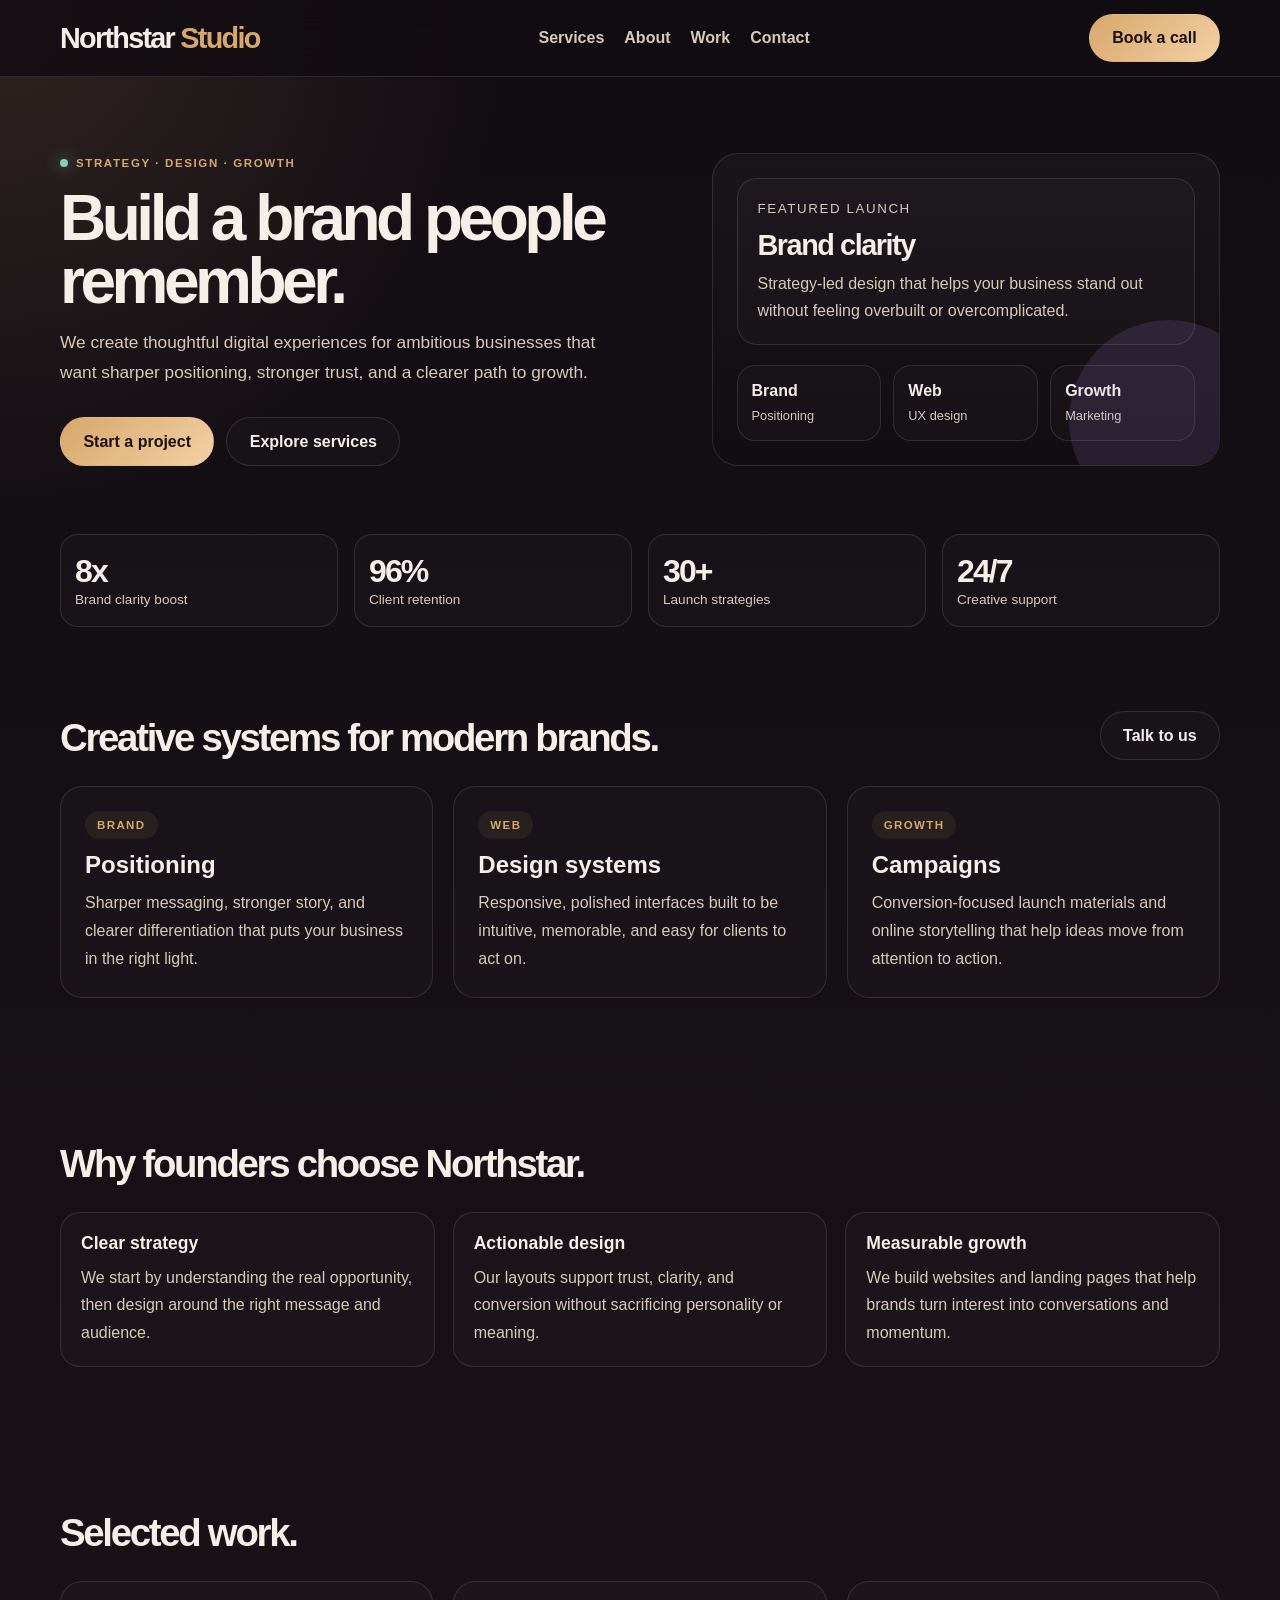
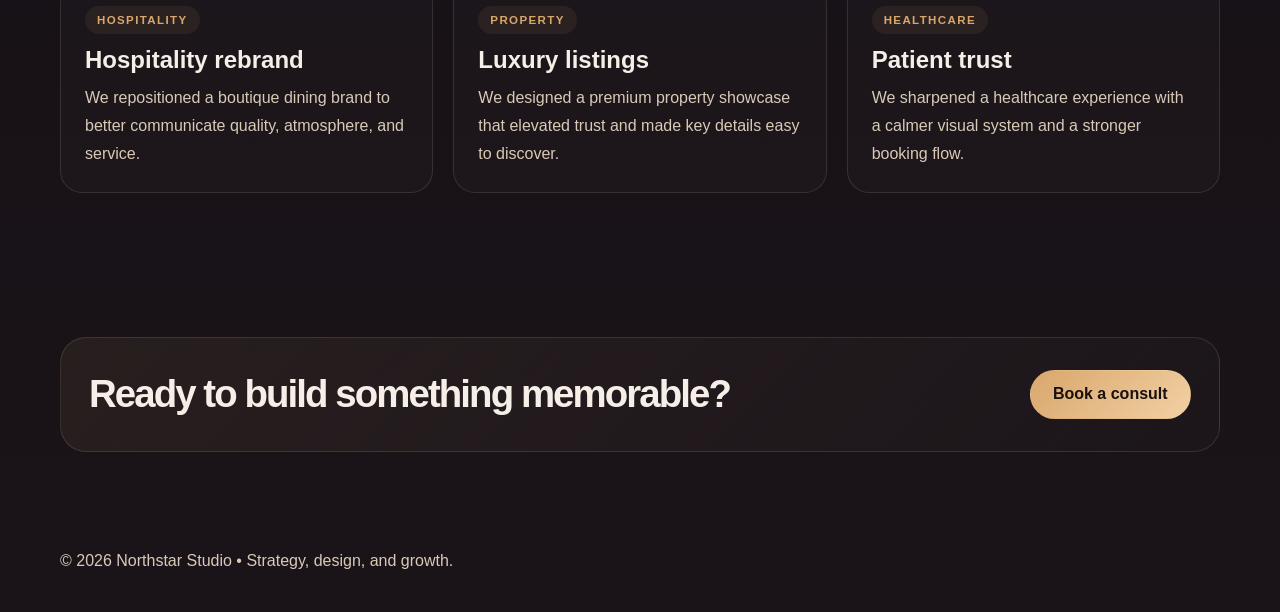
==== mockups/agency/index.html @ 78915c91 "Make the portfolio darker and cozier, add more mockup website entries, and harden the site scripts a" ====
<!DOCTYPE html>
<html lang="en">
  <head>
    <meta charset="UTF-8" />
    <meta name="viewport" content="width=device-width, initial-scale=1.0" />
    <title>Northstar Studio | Creative Agency Mockup</title>
    <style>
      :root {
        --bg: #120d13;
        --bg-strong: #1a1419;
        --panel: rgba(31, 24, 28, 0.9);
        --panel-soft: #221b20;
        --text: #f5efe8;
        --muted: #d9cab8;
        --line: rgba(255, 226, 197, 0.12);
        --accent: #d8a76c;
        --accent-2: #b999ff;
        --accent-3: #88cdb8;
        --shadow: rgba(0,0,0,0.28);
      }
      * { box-sizing: border-box; }
      body {
        margin: 0;
        font-family: Arial, sans-serif;
        color: var(--text);
        background:
          radial-gradient(circle at top left, rgba(216, 167, 108, 0.15), transparent 20%),
          linear-gradient(180deg, var(--bg) 0%, var(--bg-strong) 100%);
      }
      html { scroll-behavior: smooth; }
      a { color: inherit; text-decoration: none; }
      .container { width: min(1160px, calc(100% - 40px)); margin: 0 auto; }
      .topbar {
        position: sticky;
        top: 0;
        z-index: 20;
        background: rgba(18, 13, 19, 0.82);
        border-bottom: 1px solid var(--line);
        backdrop-filter: blur(16px);
      }
      .topbar-inner {
        min-height: 76px;
        display: flex;
        align-items: center;
        justify-content: space-between;
        gap: 18px;
      }
      .brand {
        font-size: 1.8rem;
        font-weight: 900;
        letter-spacing: -0.06em;
      }
      .brand span { color: var(--accent); }
      .nav {
        display: flex;
        align-items: center;
        gap: 20px;
        color: var(--muted);
        font-weight: 700;
      }
      .nav a:hover { color: var(--text); }
      .btn {
        display: inline-flex;
        align-items: center;
        justify-content: center;
        gap: 8px;
        padding: 0.9rem 1.4rem;
        border-radius: 999px;
        border: 1px solid transparent;
        font-weight: 800;
        transition: transform 0.2s ease;
      }
      .btn:hover { transform: translateY(-2px); }
      .btn.primary {
        background: linear-gradient(135deg, var(--accent) 0%, #f2d0a4 100%);
        color: #1b100d;
      }
      .btn.secondary {
        background: rgba(255,255,255,0.02);
        border-color: var(--line);
        color: var(--text);
      }
      .hero {
        padding: 76px 0 50px;
      }
      .hero-grid {
        display: grid;
        grid-template-columns: 1.1fr 0.9fr;
        gap: 30px;
        align-items: center;
      }
      .eyebrow {
        display: inline-flex;
        align-items: center;
        gap: 8px;
        margin-bottom: 18px;
        font-size: 0.72rem;
        letter-spacing: 0.14em;
        text-transform: uppercase;
        color: var(--accent);
        font-weight: 800;
      }
      .eyebrow::before {
        content: "";
        width: 8px;
        height: 8px;
        border-radius: 50%;
        background: var(--accent-3);
        box-shadow: 0 0 16px rgba(136, 205, 184, 0.8);
      }
      h1 {
        margin: 0 0 14px;
        font-size: clamp(2.8rem, 5vw, 5.2rem);
        line-height: 0.98;
        letter-spacing: -0.07em;
      }
      .lead {
        margin: 0;
        max-width: 560px;
        color: var(--muted);
        font-size: 1.08rem;
        line-height: 1.75;
      }
      .cta-row {
        display: flex;
        flex-wrap: wrap;
        gap: 12px;
        margin-top: 30px;
      }
      .hero-card {
        position: relative;
        overflow: hidden;
        padding: 24px;
        border: 1px solid var(--line);
        border-radius: 26px;
        background: linear-gradient(180deg, rgba(28,22,27,0.9), rgba(18,13,19,0.9));
        box-shadow: var(--shadow);
      }
      .hero-card::before {
        content: "";
        position: absolute;
        inset: auto -50px -55px auto;
        width: 200px;
        height: 200px;
        border-radius: 50%;
        background: rgba(185,153,255,0.12);
      }
      .mini-panel {
        border: 1px solid var(--line);
        border-radius: 20px;
        padding: 20px;
        background: rgba(255,255,255,0.02);
      }
      .mini-panel small {
        color: var(--muted);
        letter-spacing: 0.12em;
        text-transform: uppercase;
      }
      .mini-panel h3 {
        margin: 12px 0 8px;
        font-size: 1.8rem;
        letter-spacing: -0.05em;
      }
      .mini-panel p {
        margin: 0;
        color: var(--muted);
        line-height: 1.7;
      }
      .service-stack {
        margin-top: 20px;
        display: grid;
        grid-template-columns: repeat(3, 1fr);
        gap: 12px;
      }
      .service-item {
        border: 1px solid var(--line);
        border-radius: 18px;
        padding: 16px 14px;
        background: rgba(255,255,255,0.02);
      }
      .service-item strong {
        display: block;
        margin-bottom: 6px;
      }
      .service-item span {
        color: var(--muted);
        font-size: 0.8rem;
      }
      .stats { display: grid; grid-template-columns: repeat(4,1fr); gap: 16px; padding: 18px 0 12px; }
      .stat { border: 1px solid var(--line); border-radius: 18px; background: rgba(255,255,255,0.02); padding: 18px 14px; }
      .stat strong { display: block; font-size: 2rem; letter-spacing: -0.06em; }
      .stat span { color: var(--muted); font-size: 0.85rem; }
      .section { padding: 72px 0; }
      .section-head { display: flex; align-items: end; justify-content: space-between; gap: 18px; margin-bottom: 26px; }
      .section-head h2 { margin: 0; font-size: clamp(2rem, 3vw, 3.2rem); letter-spacing: -0.06em; }
      .cards { display: grid; grid-template-columns: repeat(3,1fr); gap: 20px; }
      .card { border: 1px solid var(--line); border-radius: 22px; padding: 24px; background: rgba(255,255,255,0.02); }
      .chip { display: inline-block; font-size: 0.72rem; text-transform: uppercase; letter-spacing: 0.12em; font-weight: 800; padding: 0.5rem 0.75rem; border-radius: 999px; margin-bottom: 12px; color: var(--accent); background: rgba(216,167,108,0.08); }
      .card h3 { margin: 0 0 10px; font-size: 1.5rem; }
      .card p { margin: 0; color: var(--muted); line-height: 1.75; }
      .feature-grid { display: grid; grid-template-columns: repeat(3,1fr); gap: 18px; }
      .feature { border: 1px solid var(--line); border-radius: 20px; padding: 20px; background: rgba(255,255,255,0.02); }
      .feature h4 { margin: 0 0 10px; font-size: 1.1rem; }
      .feature p { margin: 0; color: var(--muted); line-height: 1.7; }
      .cta-box { display: flex; justify-content: space-between; align-items: center; gap: 18px; padding: 32px 28px; border: 1px solid var(--line); border-radius: 26px; background: linear-gradient(135deg, rgba(216,167,108,0.08), rgba(28,22,27,0.96)); }
      .cta-box h3 { margin: 0; font-size: clamp(1.8rem, 3vw, 2.8rem); letter-spacing: -0.05em; }
      footer { padding: 28px 0 42px; color: var(--muted); }
      @media (max-width: 820px) {
        .hero-grid, .cards, .feature-grid, .stats, .service-stack { grid-template-columns: 1fr; }
        .topbar-inner, .section-head, .cta-box { flex-direction: column; align-items: flex-start; }
      }
    </style>
  </head>
  <body>
    <header class="topbar">
      <div class="container topbar-inner">
        <div class="brand">Northstar <span>Studio</span></div>
        <nav class="nav" aria-label="Main navigation">
          <a href="#services">Services</a>
          <a href="#about">About</a>
          <a href="#work">Work</a>
          <a href="#contact">Contact</a>
        </nav>
        <a href="#contact" class="btn primary">Book a call</a>
      </div>
    </header>

    <main>
      <section class="hero">
        <div class="container hero-grid">
          <div>
            <div class="eyebrow">Strategy · design · growth</div>
            <h1>Build a brand people remember.</h1>
            <p class="lead">We create thoughtful digital experiences for ambitious businesses that want sharper positioning, stronger trust, and a clearer path to growth.</p>
            <div class="cta-row">
              <a href="#contact" class="btn primary">Start a project</a>
              <a href="#services" class="btn secondary">Explore services</a>
            </div>
          </div>
          <div class="hero-card">
            <div class="mini-panel">
              <small>Featured launch</small>
              <h3>Brand clarity</h3>
              <p>Strategy-led design that helps your business stand out without feeling overbuilt or overcomplicated.</p>
            </div>
            <div class="service-stack">
              <div class="service-item"><strong>Brand</strong><span>Positioning</span></div>
              <div class="service-item"><strong>Web</strong><span>UX design</span></div>
              <div class="service-item"><strong>Growth</strong><span>Marketing</span></div>
            </div>
          </div>
        </div>
      </section>

      <div class="container stats">
        <div class="stat"><strong>8x</strong><span>Brand clarity boost</span></div>
        <div class="stat"><strong>96%</strong><span>Client retention</span></div>
        <div class="stat"><strong>30+</strong><span>Launch strategies</span></div>
        <div class="stat"><strong>24/7</strong><span>Creative support</span></div>
      </div>

      <section class="section" id="services">
        <div class="container">
          <div class="section-head">
            <h2>Creative systems for modern brands.</h2>
            <a href="#contact" class="btn secondary">Talk to us</a>
          </div>
          <div class="cards">
            <article class="card">
              <span class="chip">Brand</span>
              <h3>Positioning</h3>
              <p>Sharper messaging, stronger story, and clearer differentiation that puts your business in the right light.</p>
            </article>
            <article class="card">
              <span class="chip">Web</span>
              <h3>Design systems</h3>
              <p>Responsive, polished interfaces built to be intuitive, memorable, and easy for clients to act on.</p>
            </article>
            <article class="card">
              <span class="chip">Growth</span>
              <h3>Campaigns</h3>
              <p>Conversion-focused launch materials and online storytelling that help ideas move from attention to action.</p>
            </article>
          </div>
        </div>
      </section>

      <section class="section" id="about">
        <div class="container">
          <div class="section-head">
            <h2>Why founders choose Northstar.</h2>
          </div>
          <div class="feature-grid">
            <div class="feature">
              <h4>Clear strategy</h4>
              <p>We start by understanding the real opportunity, then design around the right message and audience.</p>
            </div>
            <div class="feature">
              <h4>Actionable design</h4>
              <p>Our layouts support trust, clarity, and conversion without sacrificing personality or meaning.</p>
            </div>
            <div class="feature">
              <h4>Measurable growth</h4>
              <p>We build websites and landing pages that help brands turn interest into conversations and momentum.</p>
            </div>
          </div>
        </div>
      </section>

      <section class="section" id="work">
        <div class="container">
          <div class="section-head">
            <h2>Selected work.</h2>
          </div>
          <div class="cards">
            <article class="card">
              <span class="chip">Hospitality</span>
              <h3>Hospitality rebrand</h3>
              <p>We repositioned a boutique dining brand to better communicate quality, atmosphere, and service.</p>
            </article>
            <article class="card">
              <span class="chip">Property</span>
              <h3>Luxury listings</h3>
              <p>We designed a premium property showcase that elevated trust and made key details easy to discover.</p>
            </article>
            <article class="card">
              <span class="chip">Healthcare</span>
              <h3>Patient trust</h3>
              <p>We sharpened a healthcare experience with a calmer visual system and a stronger booking flow.</p>
            </article>
          </div>
        </div>
      </section>

      <section class="section" id="contact">
        <div class="container">
          <div class="cta-box">
            <h3>Ready to build something memorable?</h3>
            <a href="mailto:hello@northstarstudio.example" class="btn primary">Book a consult</a>
          </div>
        </div>
      </section>
    </main>

    <footer>
      <div class="container">© 2026 Northstar Studio • Strategy, design, and growth.</div>
    </footer>
  </body>
</html>
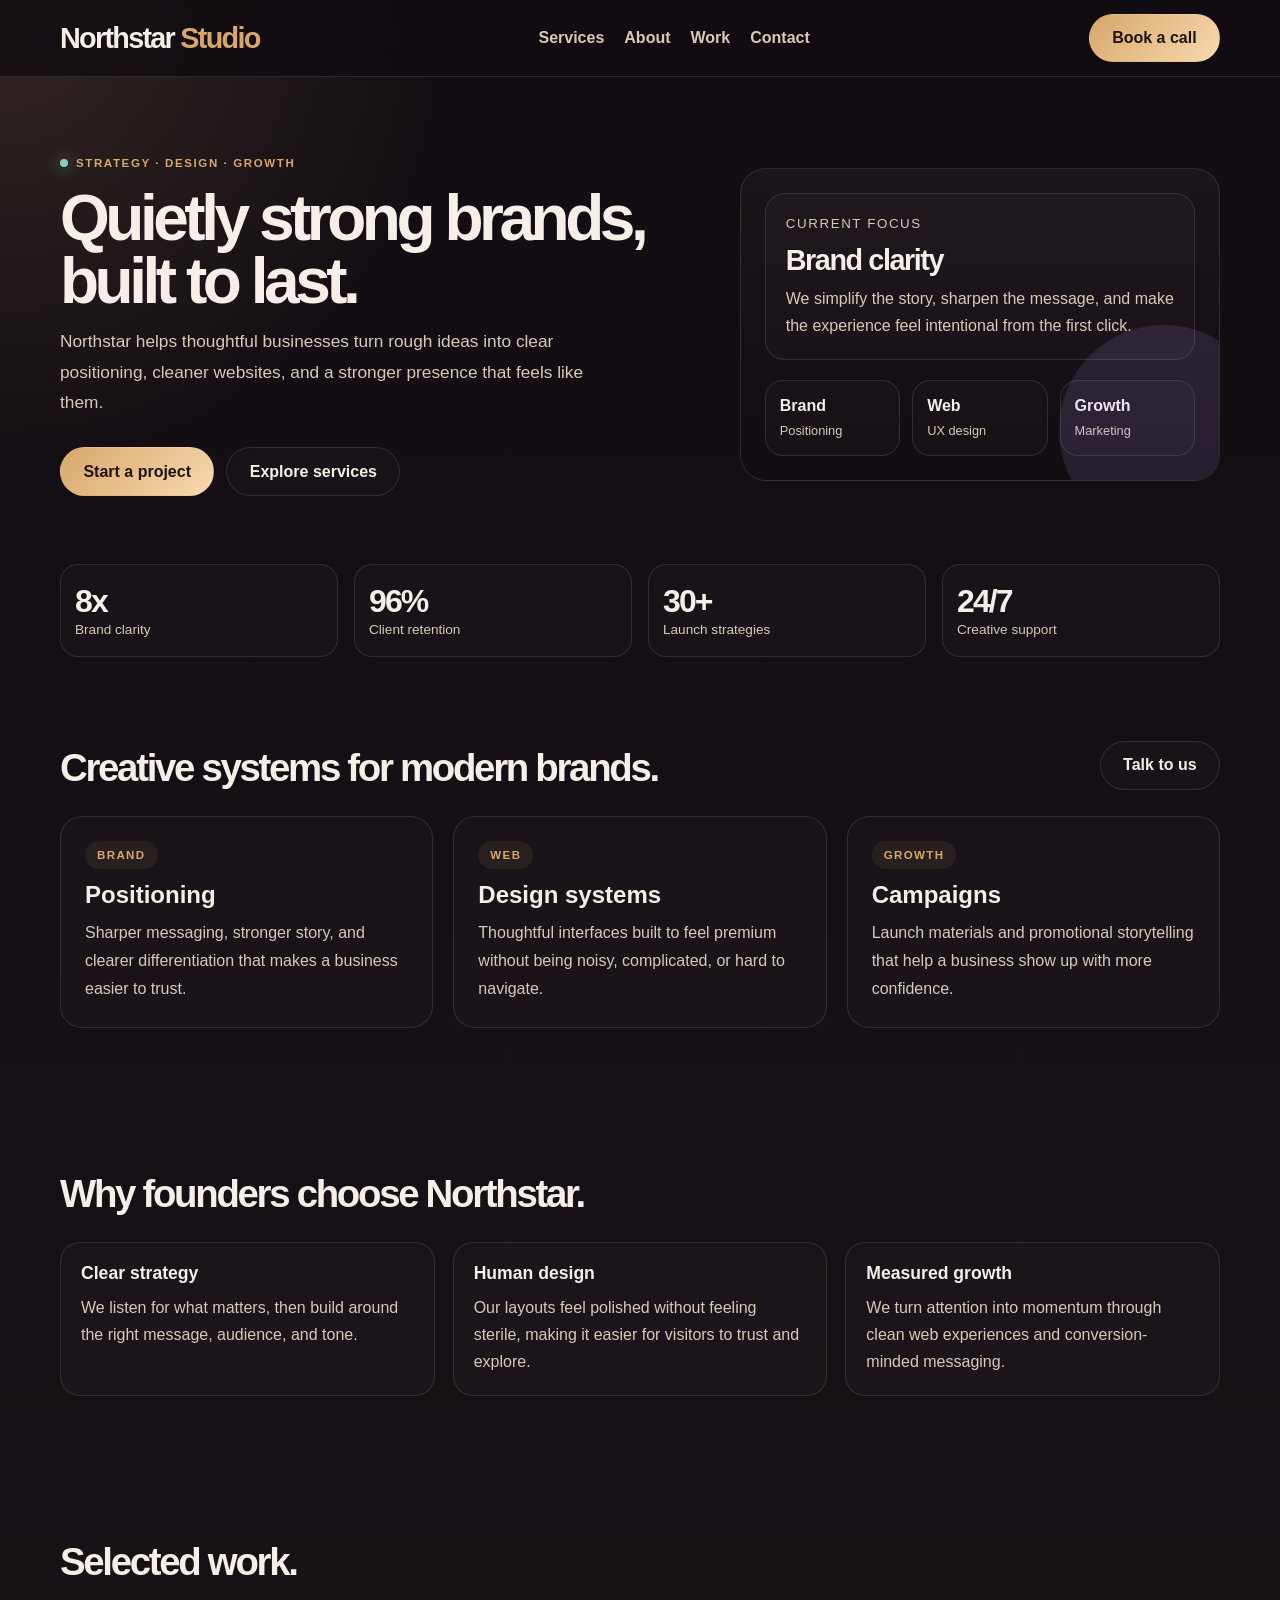
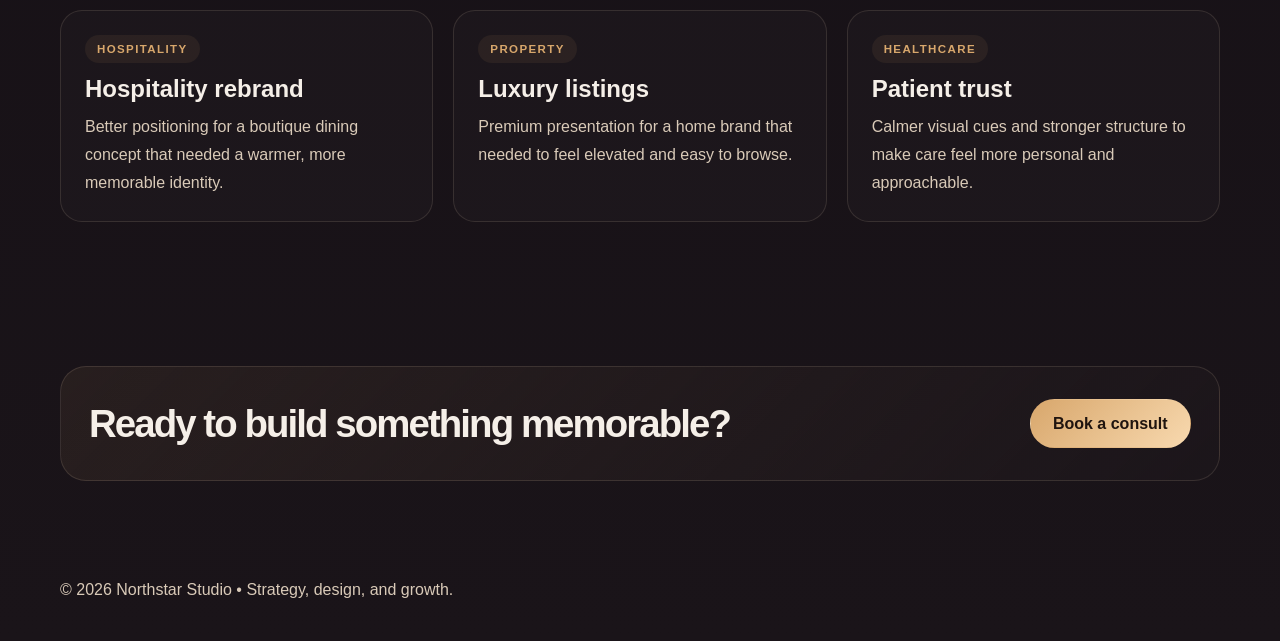
==== commit bef95dfb: "Remove the duplicated Greenlane entry and make the extra mockup pages feel more custom and less gene" ====
--- a/mockups/agency/index.html
+++ b/mockups/agency/index.html
@@ -24,7 +24,7 @@
         font-family: Arial, sans-serif;
         color: var(--text);
         background:
-          radial-gradient(circle at top left, rgba(216, 167, 108, 0.15), transparent 20%),
+          radial-gradient(circle at top left, rgba(216, 167, 108, 0.16), transparent 18%),
           linear-gradient(180deg, var(--bg) 0%, var(--bg-strong) 100%);
       }
       html { scroll-behavior: smooth; }
@@ -38,154 +38,45 @@
         border-bottom: 1px solid var(--line);
         backdrop-filter: blur(16px);
       }
-      .topbar-inner {
-        min-height: 76px;
-        display: flex;
-        align-items: center;
-        justify-content: space-between;
-        gap: 18px;
-      }
-      .brand {
-        font-size: 1.8rem;
-        font-weight: 900;
-        letter-spacing: -0.06em;
-      }
+      .topbar-inner { min-height: 76px; display: flex; align-items: center; justify-content: space-between; gap: 18px; }
+      .brand { font-size: 1.8rem; font-weight: 900; letter-spacing: -0.06em; }
       .brand span { color: var(--accent); }
-      .nav {
-        display: flex;
-        align-items: center;
-        gap: 20px;
-        color: var(--muted);
-        font-weight: 700;
-      }
+      .nav { display: flex; align-items: center; gap: 20px; color: var(--muted); font-weight: 700; }
       .nav a:hover { color: var(--text); }
       .btn {
-        display: inline-flex;
-        align-items: center;
-        justify-content: center;
-        gap: 8px;
-        padding: 0.9rem 1.4rem;
-        border-radius: 999px;
-        border: 1px solid transparent;
-        font-weight: 800;
-        transition: transform 0.2s ease;
+        display: inline-flex; align-items: center; justify-content: center; gap: 8px;
+        padding: 0.9rem 1.4rem; border-radius: 999px; border: 1px solid transparent; font-weight: 800; transition: transform 0.2s ease;
       }
       .btn:hover { transform: translateY(-2px); }
-      .btn.primary {
-        background: linear-gradient(135deg, var(--accent) 0%, #f2d0a4 100%);
-        color: #1b100d;
-      }
-      .btn.secondary {
-        background: rgba(255,255,255,0.02);
-        border-color: var(--line);
-        color: var(--text);
-      }
-      .hero {
-        padding: 76px 0 50px;
-      }
-      .hero-grid {
-        display: grid;
-        grid-template-columns: 1.1fr 0.9fr;
-        gap: 30px;
-        align-items: center;
-      }
+      .btn.primary { background: linear-gradient(135deg, var(--accent) 0%, #f8d9af 100%); color: #1f140f; }
+      .btn.secondary { background: rgba(255,255,255,0.02); border-color: var(--line); color: var(--text); }
+      .hero { padding: 76px 0 50px; }
+      .hero-grid { display: grid; grid-template-columns: 1.15fr 0.85fr; gap: 30px; align-items: center; }
       .eyebrow {
-        display: inline-flex;
-        align-items: center;
-        gap: 8px;
-        margin-bottom: 18px;
-        font-size: 0.72rem;
-        letter-spacing: 0.14em;
-        text-transform: uppercase;
-        color: var(--accent);
-        font-weight: 800;
+        display: inline-flex; align-items: center; gap: 8px; margin-bottom: 18px;
+        font-size: 0.72rem; letter-spacing: 0.14em; text-transform: uppercase; color: var(--accent); font-weight: 800;
       }
       .eyebrow::before {
-        content: "";
-        width: 8px;
-        height: 8px;
-        border-radius: 50%;
-        background: var(--accent-3);
-        box-shadow: 0 0 16px rgba(136, 205, 184, 0.8);
-      }
-      h1 {
-        margin: 0 0 14px;
-        font-size: clamp(2.8rem, 5vw, 5.2rem);
-        line-height: 0.98;
-        letter-spacing: -0.07em;
-      }
-      .lead {
-        margin: 0;
-        max-width: 560px;
-        color: var(--muted);
-        font-size: 1.08rem;
-        line-height: 1.75;
-      }
-      .cta-row {
-        display: flex;
-        flex-wrap: wrap;
-        gap: 12px;
-        margin-top: 30px;
-      }
+        content: ""; width: 8px; height: 8px; border-radius: 50%; background: var(--accent-3); box-shadow: 0 0 16px rgba(136, 205, 184, 0.8);
+      }
+      h1 { margin: 0 0 14px; font-size: clamp(2.8rem, 5vw, 5.2rem); line-height: 0.98; letter-spacing: -0.07em; }
+      .lead { margin: 0; max-width: 560px; color: var(--muted); font-size: 1.08rem; line-height: 1.75; }
+      .cta-row { display: flex; flex-wrap: wrap; gap: 12px; margin-top: 30px; }
       .hero-card {
-        position: relative;
-        overflow: hidden;
-        padding: 24px;
-        border: 1px solid var(--line);
-        border-radius: 26px;
-        background: linear-gradient(180deg, rgba(28,22,27,0.9), rgba(18,13,19,0.9));
-        box-shadow: var(--shadow);
+        position: relative; overflow: hidden; padding: 24px; border: 1px solid var(--line); border-radius: 26px;
+        background: linear-gradient(180deg, rgba(28,22,27,0.94), rgba(18,13,19,0.94)); box-shadow: var(--shadow);
       }
       .hero-card::before {
-        content: "";
-        position: absolute;
-        inset: auto -50px -55px auto;
-        width: 200px;
-        height: 200px;
-        border-radius: 50%;
-        background: rgba(185,153,255,0.12);
-      }
-      .mini-panel {
-        border: 1px solid var(--line);
-        border-radius: 20px;
-        padding: 20px;
-        background: rgba(255,255,255,0.02);
-      }
-      .mini-panel small {
-        color: var(--muted);
-        letter-spacing: 0.12em;
-        text-transform: uppercase;
-      }
-      .mini-panel h3 {
-        margin: 12px 0 8px;
-        font-size: 1.8rem;
-        letter-spacing: -0.05em;
-      }
-      .mini-panel p {
-        margin: 0;
-        color: var(--muted);
-        line-height: 1.7;
-      }
-      .service-stack {
-        margin-top: 20px;
-        display: grid;
-        grid-template-columns: repeat(3, 1fr);
-        gap: 12px;
-      }
-      .service-item {
-        border: 1px solid var(--line);
-        border-radius: 18px;
-        padding: 16px 14px;
-        background: rgba(255,255,255,0.02);
-      }
-      .service-item strong {
-        display: block;
-        margin-bottom: 6px;
-      }
-      .service-item span {
-        color: var(--muted);
-        font-size: 0.8rem;
-      }
+        content: ""; position: absolute; inset: auto -50px -55px auto; width: 210px; height: 210px; border-radius: 50%; background: rgba(185,153,255,0.12);
+      }
+      .mini-panel { border: 1px solid var(--line); border-radius: 20px; padding: 20px; background: rgba(255,255,255,0.02); }
+      .mini-panel small { color: var(--muted); letter-spacing: 0.12em; text-transform: uppercase; }
+      .mini-panel h3 { margin: 12px 0 8px; font-size: 1.8rem; letter-spacing: -0.05em; }
+      .mini-panel p { margin: 0; color: var(--muted); line-height: 1.7; }
+      .service-stack { margin-top: 20px; display: grid; grid-template-columns: repeat(3, 1fr); gap: 12px; }
+      .service-item { border: 1px solid var(--line); border-radius: 18px; padding: 16px 14px; background: rgba(255,255,255,0.02); }
+      .service-item strong { display: block; margin-bottom: 6px; }
+      .service-item span { color: var(--muted); font-size: 0.8rem; }
       .stats { display: grid; grid-template-columns: repeat(4,1fr); gap: 16px; padding: 18px 0 12px; }
       .stat { border: 1px solid var(--line); border-radius: 18px; background: rgba(255,255,255,0.02); padding: 18px 14px; }
       .stat strong { display: block; font-size: 2rem; letter-spacing: -0.06em; }
@@ -205,10 +96,7 @@
       .cta-box { display: flex; justify-content: space-between; align-items: center; gap: 18px; padding: 32px 28px; border: 1px solid var(--line); border-radius: 26px; background: linear-gradient(135deg, rgba(216,167,108,0.08), rgba(28,22,27,0.96)); }
       .cta-box h3 { margin: 0; font-size: clamp(1.8rem, 3vw, 2.8rem); letter-spacing: -0.05em; }
       footer { padding: 28px 0 42px; color: var(--muted); }
-      @media (max-width: 820px) {
-        .hero-grid, .cards, .feature-grid, .stats, .service-stack { grid-template-columns: 1fr; }
-        .topbar-inner, .section-head, .cta-box { flex-direction: column; align-items: flex-start; }
-      }
+      @media (max-width: 820px) { .hero-grid, .cards, .feature-grid, .stats, .service-stack { grid-template-columns: 1fr; } .topbar-inner, .section-head, .cta-box { flex-direction: column; align-items: flex-start; } }
     </style>
   </head>
   <body>
@@ -230,8 +118,8 @@
         <div class="container hero-grid">
           <div>
             <div class="eyebrow">Strategy · design · growth</div>
-            <h1>Build a brand people remember.</h1>
-            <p class="lead">We create thoughtful digital experiences for ambitious businesses that want sharper positioning, stronger trust, and a clearer path to growth.</p>
+            <h1>Quietly strong brands, built to last.</h1>
+            <p class="lead">Northstar helps thoughtful businesses turn rough ideas into clear positioning, cleaner websites, and a stronger presence that feels like them.</p>
             <div class="cta-row">
               <a href="#contact" class="btn primary">Start a project</a>
               <a href="#services" class="btn secondary">Explore services</a>
@@ -239,9 +127,9 @@
           </div>
           <div class="hero-card">
             <div class="mini-panel">
-              <small>Featured launch</small>
+              <small>Current focus</small>
               <h3>Brand clarity</h3>
-              <p>Strategy-led design that helps your business stand out without feeling overbuilt or overcomplicated.</p>
+              <p>We simplify the story, sharpen the message, and make the experience feel intentional from the first click.</p>
             </div>
             <div class="service-stack">
               <div class="service-item"><strong>Brand</strong><span>Positioning</span></div>
@@ -253,7 +141,7 @@
       </section>
 
       <div class="container stats">
-        <div class="stat"><strong>8x</strong><span>Brand clarity boost</span></div>
+        <div class="stat"><strong>8x</strong><span>Brand clarity</span></div>
         <div class="stat"><strong>96%</strong><span>Client retention</span></div>
         <div class="stat"><strong>30+</strong><span>Launch strategies</span></div>
         <div class="stat"><strong>24/7</strong><span>Creative support</span></div>
@@ -269,17 +157,17 @@
             <article class="card">
               <span class="chip">Brand</span>
               <h3>Positioning</h3>
-              <p>Sharper messaging, stronger story, and clearer differentiation that puts your business in the right light.</p>
+              <p>Sharper messaging, stronger story, and clearer differentiation that makes a business easier to trust.</p>
             </article>
             <article class="card">
               <span class="chip">Web</span>
               <h3>Design systems</h3>
-              <p>Responsive, polished interfaces built to be intuitive, memorable, and easy for clients to act on.</p>
+              <p>Thoughtful interfaces built to feel premium without being noisy, complicated, or hard to navigate.</p>
             </article>
             <article class="card">
               <span class="chip">Growth</span>
               <h3>Campaigns</h3>
-              <p>Conversion-focused launch materials and online storytelling that help ideas move from attention to action.</p>
+              <p>Launch materials and promotional storytelling that help a business show up with more confidence.</p>
             </article>
           </div>
         </div>
@@ -293,15 +181,15 @@
           <div class="feature-grid">
             <div class="feature">
               <h4>Clear strategy</h4>
-              <p>We start by understanding the real opportunity, then design around the right message and audience.</p>
+              <p>We listen for what matters, then build around the right message, audience, and tone.</p>
             </div>
             <div class="feature">
-              <h4>Actionable design</h4>
-              <p>Our layouts support trust, clarity, and conversion without sacrificing personality or meaning.</p>
+              <h4>Human design</h4>
+              <p>Our layouts feel polished without feeling sterile, making it easier for visitors to trust and explore.</p>
             </div>
             <div class="feature">
-              <h4>Measurable growth</h4>
-              <p>We build websites and landing pages that help brands turn interest into conversations and momentum.</p>
+              <h4>Measured growth</h4>
+              <p>We turn attention into momentum through clean web experiences and conversion-minded messaging.</p>
             </div>
           </div>
         </div>
@@ -316,17 +204,17 @@
             <article class="card">
               <span class="chip">Hospitality</span>
               <h3>Hospitality rebrand</h3>
-              <p>We repositioned a boutique dining brand to better communicate quality, atmosphere, and service.</p>
+              <p>Better positioning for a boutique dining concept that needed a warmer, more memorable identity.</p>
             </article>
             <article class="card">
               <span class="chip">Property</span>
               <h3>Luxury listings</h3>
-              <p>We designed a premium property showcase that elevated trust and made key details easy to discover.</p>
+              <p>Premium presentation for a home brand that needed to feel elevated and easy to browse.</p>
             </article>
             <article class="card">
               <span class="chip">Healthcare</span>
               <h3>Patient trust</h3>
-              <p>We sharpened a healthcare experience with a calmer visual system and a stronger booking flow.</p>
+              <p>Calmer visual cues and stronger structure to make care feel more personal and approachable.</p>
             </article>
           </div>
         </div>
